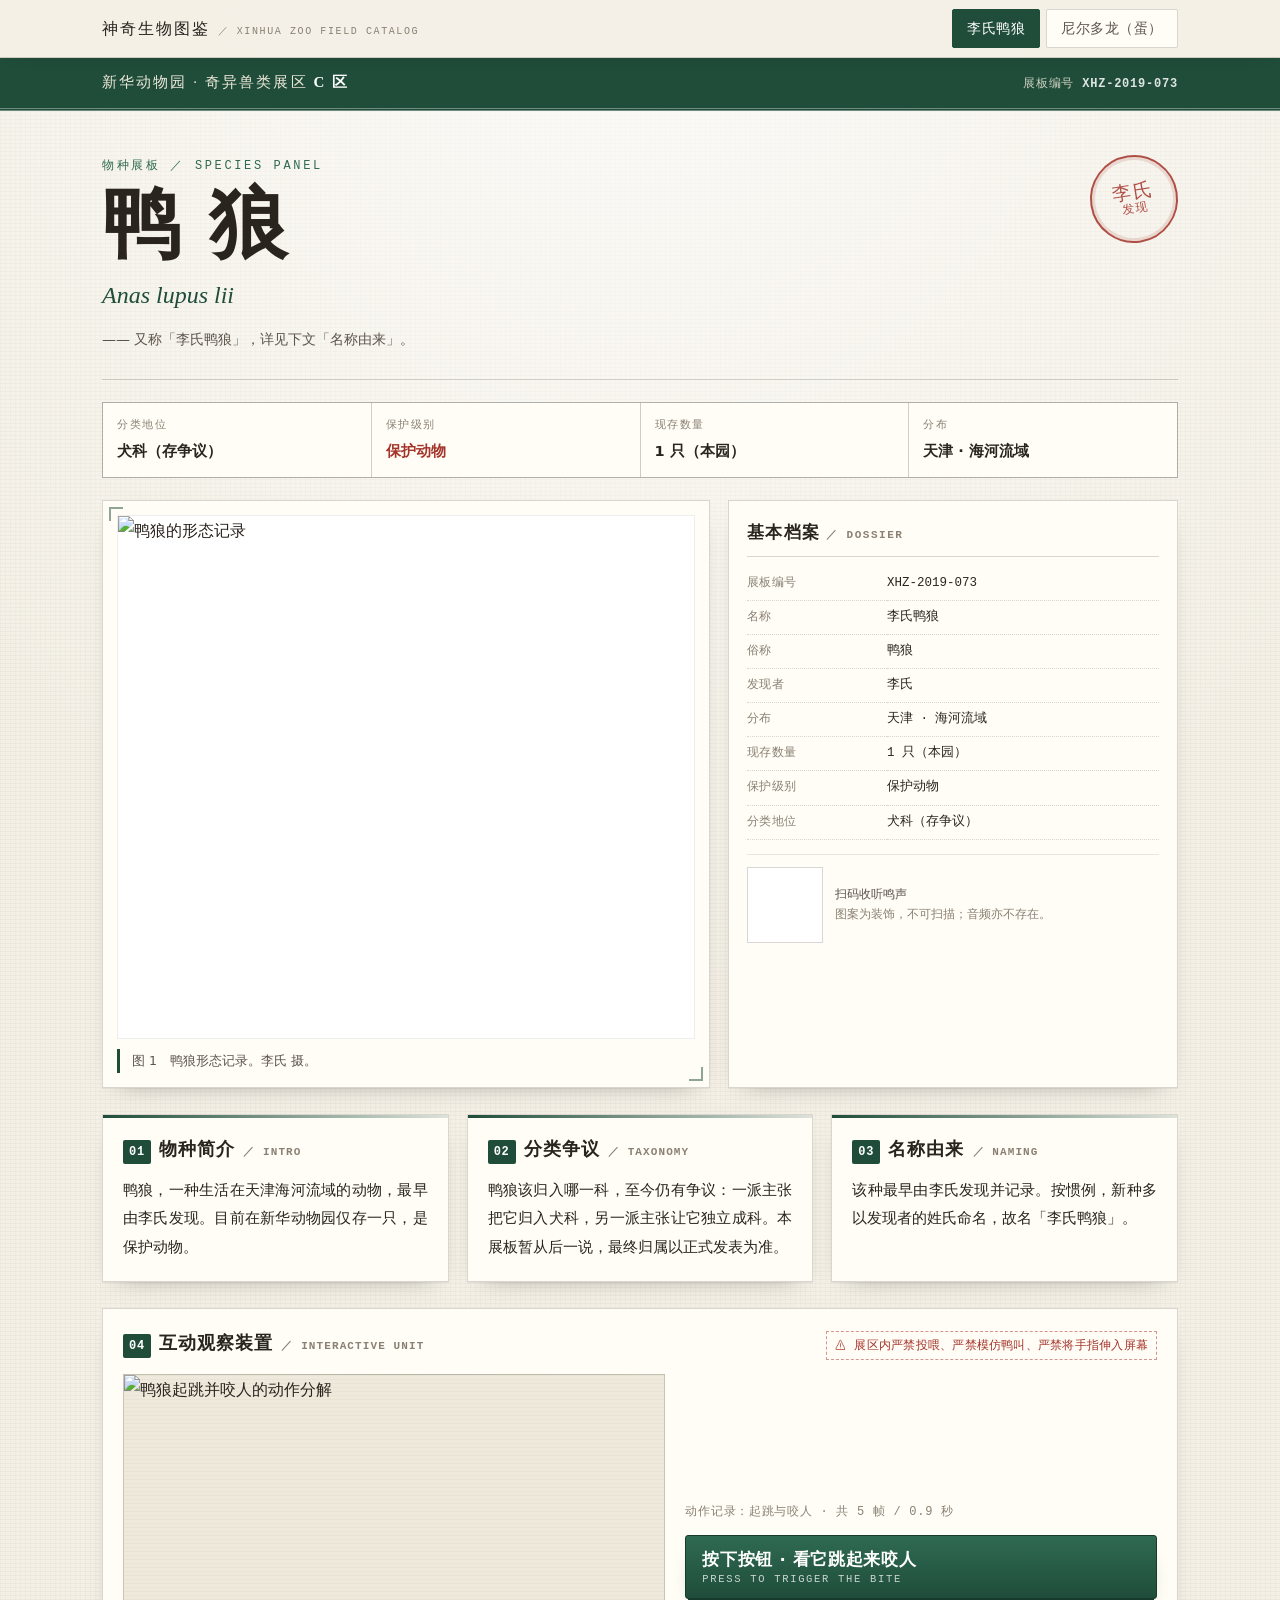
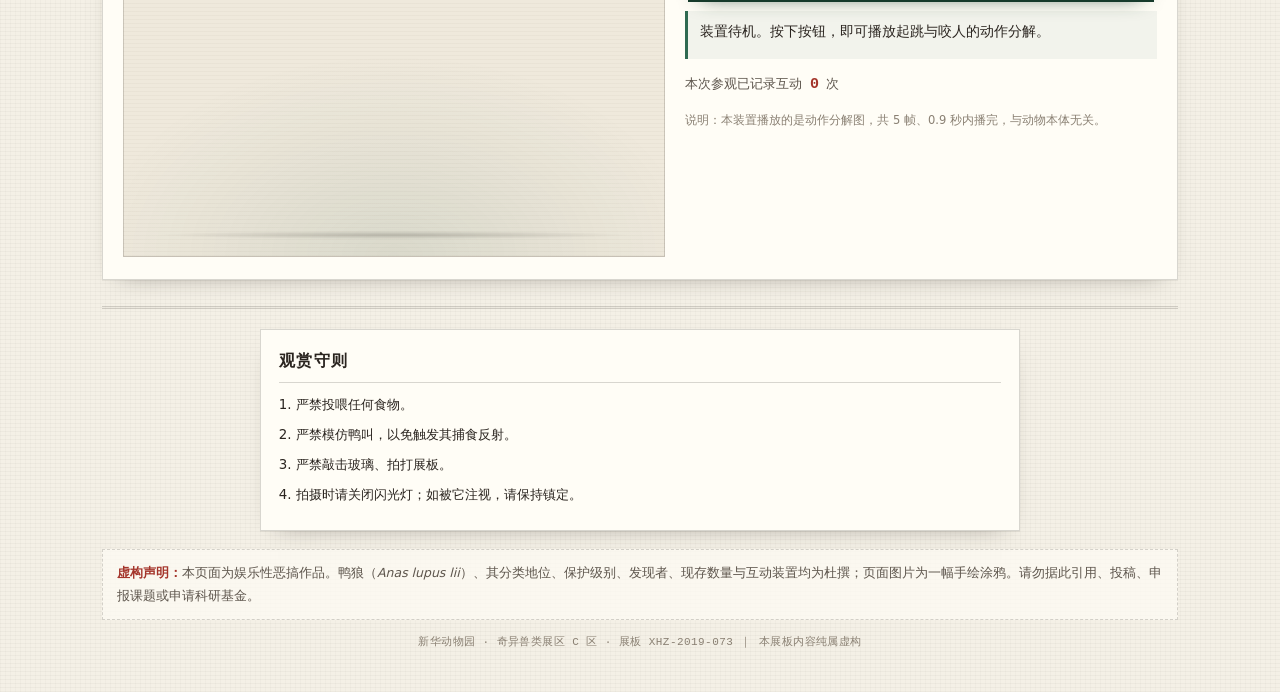
==== index.html @ e665287c "新增「尼尔多龙（蛋）」展板：龙蛋图版、爆米花·远肖像与听不清的对话装置 全站加装导航栏并更名「神奇生物图鉴」。内容纯属虚构恶搞。" ====
<!DOCTYPE html>
<html lang="zh-CN">
<head>
<meta charset="utf-8">
<meta name="viewport" content="width=device-width, initial-scale=1">
<title>鸭狼（李氏鸭狼）｜ 新华动物园 · 奇异兽类展区 XHZ-2019-073</title>
<meta name="description" content="鸭狼：生活在天津海河流域，最早由李氏发现，故名「李氏鸭狼」。目前在新华动物园仅存一只，是保护动物。本展板为虚构恶搞作品。">
<link rel="icon" href="data:image/svg+xml,%3Csvg xmlns='http://www.w3.org/2000/svg' viewBox='0 0 32 32'%3E%3Crect width='32' height='32' rx='7' fill='%231f4d3a'/%3E%3Ctext x='16' y='23' font-size='19' text-anchor='middle' fill='%23f6f2e8' font-family='serif'%3E%E9%B8%AD%3C/text%3E%3C/svg%3E">
<link rel="stylesheet" href="styles.css">
</head>
<body>

<nav class="topnav" aria-label="图鉴导航">
  <div class="wrap topnav-inner">
    <a class="brand" href="index.html">神奇生物图鉴 <em>／ XINHUA ZOO FIELD CATALOG</em></a>
    <div class="tabs">
      <a class="tab is-active" href="index.html" aria-current="page">李氏鸭狼</a>
      <a class="tab" href="nieldoron.html">尼尔多龙（蛋）</a>
    </div>
  </div>
</nav>

<header class="topbar">
  <div class="wrap topbar-inner">
    <span class="org">新华动物园 · 奇异兽类展区 <b>C 区</b></span>
    <span class="plate">展板编号 <b>XHZ-2019-073</b></span>
  </div>
</header>

<main class="wrap">

  <!-- ============ 展板标题 ============ -->
  <section class="hero">
    <div class="hero-main">
      <p class="kicker">物种展板 ／ SPECIES PANEL</p>
      <h1>鸭&nbsp;狼</h1>
      <p class="latin">Anas lupus lii</p>
      <p class="namers">—— 又称「李氏鸭狼」，详见下文「名称由来」。</p>
    </div>
    <div class="seal" aria-hidden="true"><span>李氏</span><span>发现</span></div>
  </section>

  <!-- ============ 基本档案 ============ -->
  <section class="facts" aria-label="物种基本档案">
    <div class="fact"><span>分类地位</span><b>犬科（存争议）</b></div>
    <div class="fact"><span>保护级别</span><b class="cr">保护动物</b></div>
    <div class="fact"><span>现存数量</span><b>1 只（本园）</b></div>
    <div class="fact"><span>分布</span><b>天津 · 海河流域</b></div>
  </section>

  <!-- ============ 图版 ============ -->
  <section class="grid-2">
    <figure class="card figure">
      <div class="corner tl"></div><div class="corner br"></div>
      <img src="assets/duck-wolf-source.jpg" alt="鸭狼的形态记录" width="1085" height="984">
      <figcaption>图 1　鸭狼形态记录。李氏 摄。</figcaption>
    </figure>

    <aside class="card dossier">
      <h2 class="card-title">基本档案 <span>／ DOSSIER</span></h2>
      <table class="kv">
        <tbody>
          <tr><th>展板编号</th><td>XHZ-2019-073</td></tr>
          <tr><th>名称</th><td>李氏鸭狼</td></tr>
          <tr><th>俗称</th><td>鸭狼</td></tr>
          <tr><th>发现者</th><td>李氏</td></tr>
          <tr><th>分布</th><td>天津 · 海河流域</td></tr>
          <tr><th>现存数量</th><td>1 只（本园）</td></tr>
          <tr><th>保护级别</th><td>保护动物</td></tr>
          <tr><th>分类地位</th><td>犬科（存争议）</td></tr>
        </tbody>
      </table>
      <div class="qr-row">
        <div class="qr" id="qr" aria-hidden="true"></div>
        <p class="qr-text">扫码收听鸣声<br><em>图案为装饰，不可扫描；音频亦不存在。</em></p>
      </div>
    </aside>
  </section>

  <!-- ============ 三个栏目 ============ -->
  <section class="columns" aria-label="物种介绍">

    <article class="card col">
      <h2 class="col-title"><span class="num">01</span>物种简介 <em>／ INTRO</em></h2>
      <p>鸭狼，一种生活在天津海河流域的动物，最早由李氏发现。目前在新华动物园仅存一只，是保护动物。</p>
    </article>

    <article class="card col">
      <h2 class="col-title"><span class="num">02</span>分类争议 <em>／ TAXONOMY</em></h2>
      <p>鸭狼该归入哪一科，至今仍有争议：一派主张把它归入犬科，另一派主张让它独立成科。本展板暂从后一说，最终归属以正式发表为准。</p>
    </article>

    <article class="card col">
      <h2 class="col-title"><span class="num">03</span>名称由来 <em>／ NAMING</em></h2>
      <p>该种最早由李氏发现并记录。按惯例，新种多以发现者的姓氏命名，故名「李氏鸭狼」。</p>
    </article>

  </section>

  <!-- ============ 互动区 ============ -->
  <section class="card interact" id="interact">
    <div class="interact-head">
      <h2 class="col-title"><span class="num">04</span>互动观察装置 <em>／ INTERACTIVE UNIT</em></h2>
      <p class="warn">⚠ 展区内严禁投喂、严禁模仿鸭叫、严禁将手指伸入屏幕</p>
    </div>

    <div class="interact-body">
      <div class="stage" id="stage">
        <img id="stage-img" src="assets/frames/base.png" alt="鸭狼起跳并咬人的动作分解" width="900" height="800">
        <div class="burst" id="burst" aria-hidden="true">咬&nbsp;!</div>
      </div>

      <div class="panel">
        <p class="stage-note">动作记录：起跳与咬人 · 共 5 帧 / 0.9 秒</p>
        <button class="btn" id="feed-btn" type="button">
          <span class="btn-main">按下按钮 · 看它跳起来咬人</span>
          <span class="btn-sub">PRESS TO TRIGGER THE BITE</span>
        </button>
        <p class="readout" id="readout" role="status" aria-live="polite">装置待机。按下按钮，即可播放起跳与咬人的动作分解。</p>
        <p class="counter">本次参观已记录互动 <b id="count">0</b> 次</p>
        <p class="fine">说明：本装置播放的是动作分解图，共 5 帧、0.9 秒内播完，与动物本体无关。</p>
      </div>
    </div>
  </section>

  <!-- ============ 页脚 ============ -->
  <footer class="foot">
    <section class="card small rules-card">
      <h3>观赏守则</h3>
      <ol class="rules">
        <li>严禁投喂任何食物。</li>
        <li>严禁模仿鸭叫，以免触发其捕食反射。</li>
        <li>严禁敲击玻璃、拍打展板。</li>
        <li>拍摄时请关闭闪光灯；如被它注视，请保持镇定。</li>
      </ol>
    </section>

    <p class="disclaimer"><b>虚构声明：</b>本页面为娱乐性恶搞作品。鸭狼（<em>Anas lupus lii</em>）、其分类地位、保护级别、发现者、现存数量与互动装置均为杜撰；页面图片为一幅手绘涂鸦。请勿据此引用、投稿、申报课题或申请科研基金。</p>
    <p class="foot-line">新华动物园 · 奇异兽类展区 C 区 · 展板 XHZ-2019-073 ｜ 本展板内容纯属虚构</p>
  </footer>

</main>

<script src="app.js"></script>
</body>
</html>
---- styles.css ----
/* ===========================================================
   鸭狼展板 · 样式表
   风格：博物馆展板 / 档案卡 / 油印公文
   =========================================================== */

:root{
  --paper:#f4f0e6;
  --paper-2:#efe9dc;
  --card:#fffdf6;
  --ink:#2a241f;
  --ink-2:#5d554c;
  --ink-3:#8a8073;
  --line:rgba(42,36,31,.18);
  --line-2:rgba(42,36,31,.10);
  --green:#1f4d3a;
  --green-2:#2f6a51;
  --red:#a4342a;
  --shadow:0 10px 24px -18px rgba(42,36,31,.55), 0 1px 0 rgba(42,36,31,.06);
  --serif:"Songti SC","STSong","SimSun","Noto Serif SC","Source Han Serif SC",Georgia,serif;
  --sans:"PingFang SC","Hiragino Sans GB","Microsoft YaHei","Noto Sans SC",system-ui,-apple-system,"Segoe UI",sans-serif;
  --mono:ui-monospace,"SFMono-Regular","Cascadia Mono",Consolas,"Courier New",monospace;
}

*{box-sizing:border-box}

html{-webkit-text-size-adjust:100%}

body{
  margin:0;
  color:var(--ink);
  font-family:var(--sans);
  font-size:16px;
  line-height:1.85;
  background-color:var(--paper);
  background-image:
    radial-gradient(120% 90% at 50% -10%, rgba(255,255,255,.85), rgba(255,255,255,0) 60%),
    repeating-linear-gradient(0deg, rgba(42,36,31,.035) 0 1px, rgba(0,0,0,0) 1px 4px),
    repeating-linear-gradient(90deg, rgba(42,36,31,.022) 0 1px, rgba(0,0,0,0) 1px 5px);
}

.wrap{max-width:1120px;margin:0 auto;padding:0 22px}

/* ---------- 顶栏 ---------- */
.topbar{
  background:var(--green);
  color:#eee8da;
  border-bottom:3px double rgba(255,255,255,.35);
}
.topbar-inner{
  display:flex;flex-wrap:wrap;gap:6px 18px;
  align-items:baseline;justify-content:space-between;
  padding-top:11px;padding-bottom:11px;
  font-size:13px;letter-spacing:.06em;
}
.topbar .org{font-family:var(--serif);font-size:15px;letter-spacing:.14em}
.topbar b{color:#fff;font-weight:600}
.topbar .plate{font-family:var(--mono);font-size:12px;opacity:.85}

/* ---------- 标题区 ---------- */
.hero{
  position:relative;
  display:flex;align-items:flex-start;justify-content:space-between;gap:20px;
  padding:44px 0 26px;
  border-bottom:1px solid var(--line);
  margin-bottom:22px;
}
.kicker{
  margin:0 0 6px;font-family:var(--mono);font-size:12px;
  letter-spacing:.22em;color:var(--green-2);text-transform:uppercase;
}
.hero h1{
  margin:0;font-family:var(--serif);font-weight:700;
  font-size:clamp(44px,8vw,78px);line-height:1.05;letter-spacing:.06em;
}
.latin{
  margin:8px 0 0;font-family:var(--serif);font-style:italic;
  font-size:clamp(17px,2.6vw,24px);color:var(--green);
}
.latin .auth{font-style:normal;font-family:var(--mono);font-size:.62em;color:var(--ink-2);letter-spacing:.02em}
.namers{margin:10px 0 0;color:var(--ink-2);font-size:14px}

.seal{
  flex:0 0 auto;width:88px;height:88px;border-radius:50%;
  border:2px solid var(--red);color:var(--red);
  display:flex;flex-direction:column;align-items:center;justify-content:center;
  font-family:var(--serif);font-size:19px;letter-spacing:.12em;line-height:1.15;
  transform:rotate(-9deg);opacity:.86;
  box-shadow:inset 0 0 0 3px rgba(164,52,42,.16);
}
.seal span:last-child{font-family:var(--mono);font-size:12px;letter-spacing:.06em}

/* ---------- 档案条 ---------- */
.facts{
  display:grid;grid-template-columns:repeat(4,1fr);gap:1px;
  background:var(--line);border:1px solid var(--line);margin-bottom:22px;
}
.fact{background:var(--card);padding:12px 14px}
.fact span{display:block;font-family:var(--mono);font-size:11px;letter-spacing:.14em;color:var(--ink-3)}
.fact b{display:block;margin-top:3px;font-size:14.5px;font-weight:600}
.fact b.cr{color:var(--red)}

/* ---------- 卡片通用 ---------- */
.card{
  position:relative;background:var(--card);
  border:1px solid var(--line);box-shadow:var(--shadow);
}

/* ---------- 图版 + 档案 ---------- */
.grid-2{display:grid;grid-template-columns:1.35fr 1fr;gap:18px;margin-bottom:26px}
.figure{margin:0;padding:14px}
.figure img{
  display:block;width:100%;height:auto;
  border:1px solid var(--line-2);background:#fff;
  filter:contrast(1.06);
}
.figure figcaption{
  margin-top:10px;font-size:12.5px;color:var(--ink-2);
  padding-left:12px;border-left:3px solid var(--green);
}
.corner{position:absolute;width:14px;height:14px;border:2px solid var(--green);opacity:.5}
.corner.tl{top:6px;left:6px;border-right:0;border-bottom:0}
.corner.br{bottom:6px;right:6px;border-left:0;border-top:0}

.dossier{padding:16px 18px 18px}
.card-title{
  margin:0 0 10px;font-family:var(--serif);font-size:17px;letter-spacing:.08em;
  padding-bottom:7px;border-bottom:1px solid var(--line);
}
.card-title span{font-family:var(--mono);font-size:11px;color:var(--ink-3);letter-spacing:.14em}

table.kv{width:100%;border-collapse:collapse;font-size:13.5px}
table.kv th,table.kv td{padding:5px 0;border-bottom:1px dotted var(--line);text-align:left;vertical-align:top}
table.kv th{width:34%;font-weight:400;color:var(--ink-3);font-family:var(--mono);font-size:12px;letter-spacing:.04em}
table.kv td{font-family:var(--mono);font-size:12.5px;color:var(--ink)}

.qr-row{display:flex;gap:12px;align-items:center;margin-top:14px;padding-top:12px;border-top:1px solid var(--line-2)}
.qr{
  flex:0 0 auto;width:76px;height:76px;padding:3px;
  background:#fff;border:1px solid var(--line);
}
.qr svg{display:block;width:100%;height:100%}
.qr-text{margin:0;font-size:12px;color:var(--ink-2);line-height:1.6}
.qr-text em{font-style:normal;color:var(--ink-3)}

/* ---------- 三个栏目 ---------- */
.columns{display:grid;grid-template-columns:repeat(3,1fr);gap:18px;margin-bottom:26px}
.col{padding:18px 20px 20px}
.col::before{
  content:"";position:absolute;top:0;left:0;right:0;height:3px;
  background:linear-gradient(90deg,var(--green),rgba(31,77,58,.15));
}
.col-title{
  margin:0 0 10px;font-family:var(--serif);font-size:18px;letter-spacing:.06em;
  display:flex;align-items:baseline;gap:8px;flex-wrap:wrap;
}
.col-title .num{
  font-family:var(--mono);font-size:12px;color:#fff;background:var(--green);
  padding:1px 6px;border-radius:2px;letter-spacing:.06em;
}
.col-title em{font-style:normal;font-family:var(--mono);font-size:11px;color:var(--ink-3);letter-spacing:.1em}
.col p{margin:0;font-size:14.6px;line-height:1.95;text-align:justify}
.col p em{font-family:var(--serif)}

/* ---------- 互动区 ---------- */
.interact{padding:18px 20px 22px;margin-bottom:26px}
.interact-head{display:flex;flex-wrap:wrap;gap:6px 16px;align-items:baseline;justify-content:space-between;margin-bottom:14px}
.interact-head .col-title{margin:0}
.warn{
  margin:0;font-family:var(--mono);font-size:11.5px;color:var(--red);
  border:1px dashed rgba(164,52,42,.5);padding:3px 8px;letter-spacing:.02em;
}
.interact-body{display:grid;grid-template-columns:1.15fr 1fr;gap:20px;align-items:center}

.stage{
  position:relative;overflow:hidden;
  border:1px solid var(--line);
  background:
    radial-gradient(80% 60% at 50% 100%, rgba(31,77,58,.10), rgba(31,77,58,0) 70%),
    repeating-linear-gradient(0deg, rgba(42,36,31,.03) 0 1px, rgba(0,0,0,0) 1px 4px),
    var(--paper-2);
  aspect-ratio:900/800;
}
.stage::after{
  content:"";position:absolute;left:6%;right:6%;bottom:3.4%;height:8px;
  border-radius:50%;background:radial-gradient(closest-side, rgba(42,36,31,.20), rgba(42,36,31,0));
}
.stage img{position:relative;z-index:1;display:block;width:100%;height:auto}
.stage.shake{animation:shake .18s steps(2,end) 2}
@keyframes shake{
  0%{transform:translate(0,0)}
  25%{transform:translate(-5px,4px) rotate(-.25deg)}
  50%{transform:translate(5px,-3px) rotate(.25deg)}
  75%{transform:translate(-4px,-2px)}
  100%{transform:translate(0,0)}
}

.burst{
  position:absolute;z-index:2;top:11%;right:4%;
  font-family:var(--serif);font-weight:700;font-size:clamp(22px,4.4vw,40px);
  color:#fff;letter-spacing:.04em;
  padding:14px 16px;
  background:var(--red);
  clip-path:polygon(50% 0%,61% 18%,80% 6%,82% 27%,100% 30%,88% 46%,100% 62%,80% 68%,79% 89%,60% 80%,48% 100%,38% 80%,18% 92%,20% 70%,0% 64%,12% 47%,0% 31%,20% 26%,19% 6%,39% 18%);
  opacity:0;transform:scale(.4) rotate(-18deg);
  transition:opacity .06s linear, transform .12s cubic-bezier(.2,1.6,.4,1);
  pointer-events:none;
}
.burst.show{opacity:1;transform:scale(1) rotate(-8deg)}

.panel{display:flex;flex-direction:column;gap:12px}
.stage-note{margin:0;font-family:var(--mono);font-size:12px;color:var(--ink-3);letter-spacing:.06em}

.btn{
  display:block;width:100%;cursor:pointer;
  font-family:var(--sans);color:#fff;text-align:left;
  background:linear-gradient(180deg,var(--green-2),var(--green));
  border:1px solid #163a2b;border-radius:3px;
  padding:13px 16px;
  box-shadow:0 6px 0 -3px #163a2b, 0 12px 22px -16px rgba(22,58,43,.9);
  transition:transform .08s ease, box-shadow .08s ease, filter .15s ease;
}
.btn:hover{filter:brightness(1.07)}
.btn:active{transform:translateY(2px);box-shadow:0 3px 0 -2px #163a2b}
.btn[disabled]{cursor:progress;filter:saturate(.5) brightness(.9)}
.btn-main{display:block;font-size:16.5px;font-weight:600;letter-spacing:.04em}
.btn-sub{display:block;margin-top:2px;font-family:var(--mono);font-size:10.5px;letter-spacing:.16em;opacity:.75}

.readout{
  margin:0;min-height:3.4em;font-size:14px;color:var(--ink);
  background:rgba(31,77,58,.055);border-left:3px solid var(--green-2);
  padding:8px 12px;
}
.counter{margin:0;font-family:var(--mono);font-size:12.5px;color:var(--ink-2)}
.counter b{color:var(--red);font-size:15px}
.fine{margin:0;font-size:11.5px;color:var(--ink-3);line-height:1.7}

/* ---------- 页脚 ---------- */
.foot{border-top:3px double var(--line);padding-top:20px;padding-bottom:40px}
.rules-card{max-width:760px;margin:0 auto 18px}
.small{padding:16px 18px 18px}
.small h3{
  margin:0 0 10px;font-family:var(--serif);font-size:16px;letter-spacing:.08em;
  padding-bottom:7px;border-bottom:1px solid var(--line);
}
.rules{margin:0;padding-left:1.25em;font-size:13.4px}
.rules li{margin-bottom:5px}
.disclaimer{
  margin:0 0 12px;font-size:12.5px;color:var(--ink-2);
  border:1px dashed var(--line);padding:11px 14px;background:rgba(255,253,246,.7);
}
.disclaimer b{color:var(--red)}
.foot-line{margin:0;font-family:var(--mono);font-size:11px;color:var(--ink-3);letter-spacing:.04em;text-align:center}

/* ---------- 响应式 ---------- */
@media (max-width:980px){
  .facts{grid-template-columns:repeat(2,1fr)}
  .grid-2{grid-template-columns:1fr}
  .columns{grid-template-columns:1fr}
  .interact-body{grid-template-columns:1fr}
  .stage{max-width:560px;margin:0 auto}
}
@media (max-width:600px){
  body{font-size:15px}
  .hero{padding:30px 0 20px}
  .seal{width:66px;height:66px;font-size:15px}
  .facts{grid-template-columns:1fr}
  .wrap{padding:0 14px}
}

@media (prefers-reduced-motion:reduce){
  .stage.shake{animation:none}
  .burst{transition:opacity .01s linear}
  .btn{transition:none}
}

/* ===========================================================
   全站导航（神奇生物图鉴）
   =========================================================== */
.topnav{
  position:sticky;top:0;z-index:30;
  background:rgba(244,240,230,.94);
  -webkit-backdrop-filter:blur(8px);backdrop-filter:blur(8px);
  border-bottom:1px solid var(--line);
  box-shadow:0 10px 18px -20px rgba(42,36,31,.9);
}
.topnav-inner{
  display:flex;align-items:center;justify-content:space-between;
  gap:10px 16px;flex-wrap:wrap;padding-top:9px;padding-bottom:9px;
}
.topnav .brand{
  font-family:var(--serif);font-size:16px;letter-spacing:.12em;
  color:var(--ink);text-decoration:none;
  display:flex;align-items:baseline;gap:8px;
}
.topnav .brand em{font-style:normal;font-family:var(--mono);font-size:10px;letter-spacing:.16em;color:var(--ink-3)}
.tabs{display:flex;gap:6px}
.tab{
  display:inline-block;padding:6px 14px;border-radius:2px;
  border:1px solid var(--line);background:var(--card);
  color:var(--ink-2);text-decoration:none;font-size:13.5px;letter-spacing:.04em;
  transition:border-color .15s,color .15s,background .15s;
}
.tab:hover{border-color:var(--green-2);color:var(--green)}
.tab.is-active{background:var(--green);border-color:var(--green);color:#fff}

/* ===========================================================
   尼尔多龙（蛋）
   =========================================================== */
.h1-sub{font-size:.4em;letter-spacing:.04em;opacity:.6;margin-left:.1em}
.block-title{margin:0 0 14px}
.gallery{display:grid;grid-template-columns:repeat(3,1fr);gap:16px;margin-bottom:26px}
.gallery figure{margin:0;padding:12px}
.gallery img{display:block;width:100%;height:auto;border:1px solid var(--line-2);background:#fff}
.gallery figcaption{
  margin-top:9px;font-size:12.5px;line-height:1.7;color:var(--ink-2);
  padding-left:10px;border-left:3px solid var(--green);
}
.portrait-fig{margin:0}
.portrait-fig img{mix-blend-mode:multiply}

.talk-note{
  margin:0 0 16px;font-size:14px;color:var(--ink-2);
  padding-left:12px;border-left:3px solid var(--green-2);
}
.talk-body{display:grid;grid-template-columns:minmax(0,380px) 1fr;gap:22px;align-items:start}
.egg-stage{
  position:relative;padding:96px 12px 12px;
  border:1px solid var(--line);background:var(--paper-2);
}
.egg-img{display:block;width:100%;height:auto;mix-blend-mode:multiply}
.egg-stage.is-speaking .egg-img{animation:eggwobble .5s ease-in-out 3}
@keyframes eggwobble{
  0%,100%{transform:rotate(0)}
  25%{transform:rotate(-1.1deg)}
  75%{transform:rotate(1.1deg)}
}
.bubble{
  position:absolute;left:12px;right:12px;top:12px;min-height:70px;
  display:flex;align-items:center;justify-content:center;
  padding:10px 14px;background:var(--card);
  border:1px dashed rgba(42,36,31,.3);border-radius:4px;
  font-family:var(--serif);font-size:20px;letter-spacing:.08em;color:var(--ink-3);text-align:center;
  transition:color .15s ease,border-color .15s ease,box-shadow .15s ease;
  pointer-events:none;
}
.bubble::after{
  content:"";position:absolute;left:50%;bottom:-7px;width:12px;height:12px;
  margin-left:-6px;background:var(--card);
  border-right:1px solid var(--line);border-bottom:1px solid var(--line);
  transform:rotate(45deg);
}
.bubble.show{
  border:1px solid var(--line);color:var(--ink);box-shadow:var(--shadow);
  animation:bubblepop .18s ease-out;
}
@keyframes bubblepop{
  from{transform:translateY(4px) scale(.98)}
  to{transform:translateY(0) scale(1)}
}

.talk-form{display:flex;flex-direction:column;gap:12px}
.talk-label{font-size:13.5px;color:var(--ink-2);letter-spacing:.04em}
.input-row{display:flex;gap:10px;align-items:stretch}
.talk-input{
  flex:1 1 auto;min-width:0;font-family:var(--sans);font-size:15px;color:var(--ink);
  background:#fff;border:1px solid var(--line);border-radius:3px;padding:11px 13px;
}
.talk-input:focus{outline:2px solid rgba(47,106,81,.3);outline-offset:1px;border-color:var(--green-2)}
.talk-btn{flex:0 0 auto;width:auto;padding:11px 18px;text-align:center}
.talk-btn .btn-main{font-size:15px;white-space:nowrap}

@media (max-width:980px){
  .gallery{grid-template-columns:1fr}
  .talk-body{grid-template-columns:1fr}
  .topnav .brand{font-size:14.5px}
  .topnav .brand em{display:none}
}
@media (max-width:600px){
  .input-row{flex-direction:column}
  .talk-btn{width:100%}
  .bubble{font-size:17px;min-height:62px}
}
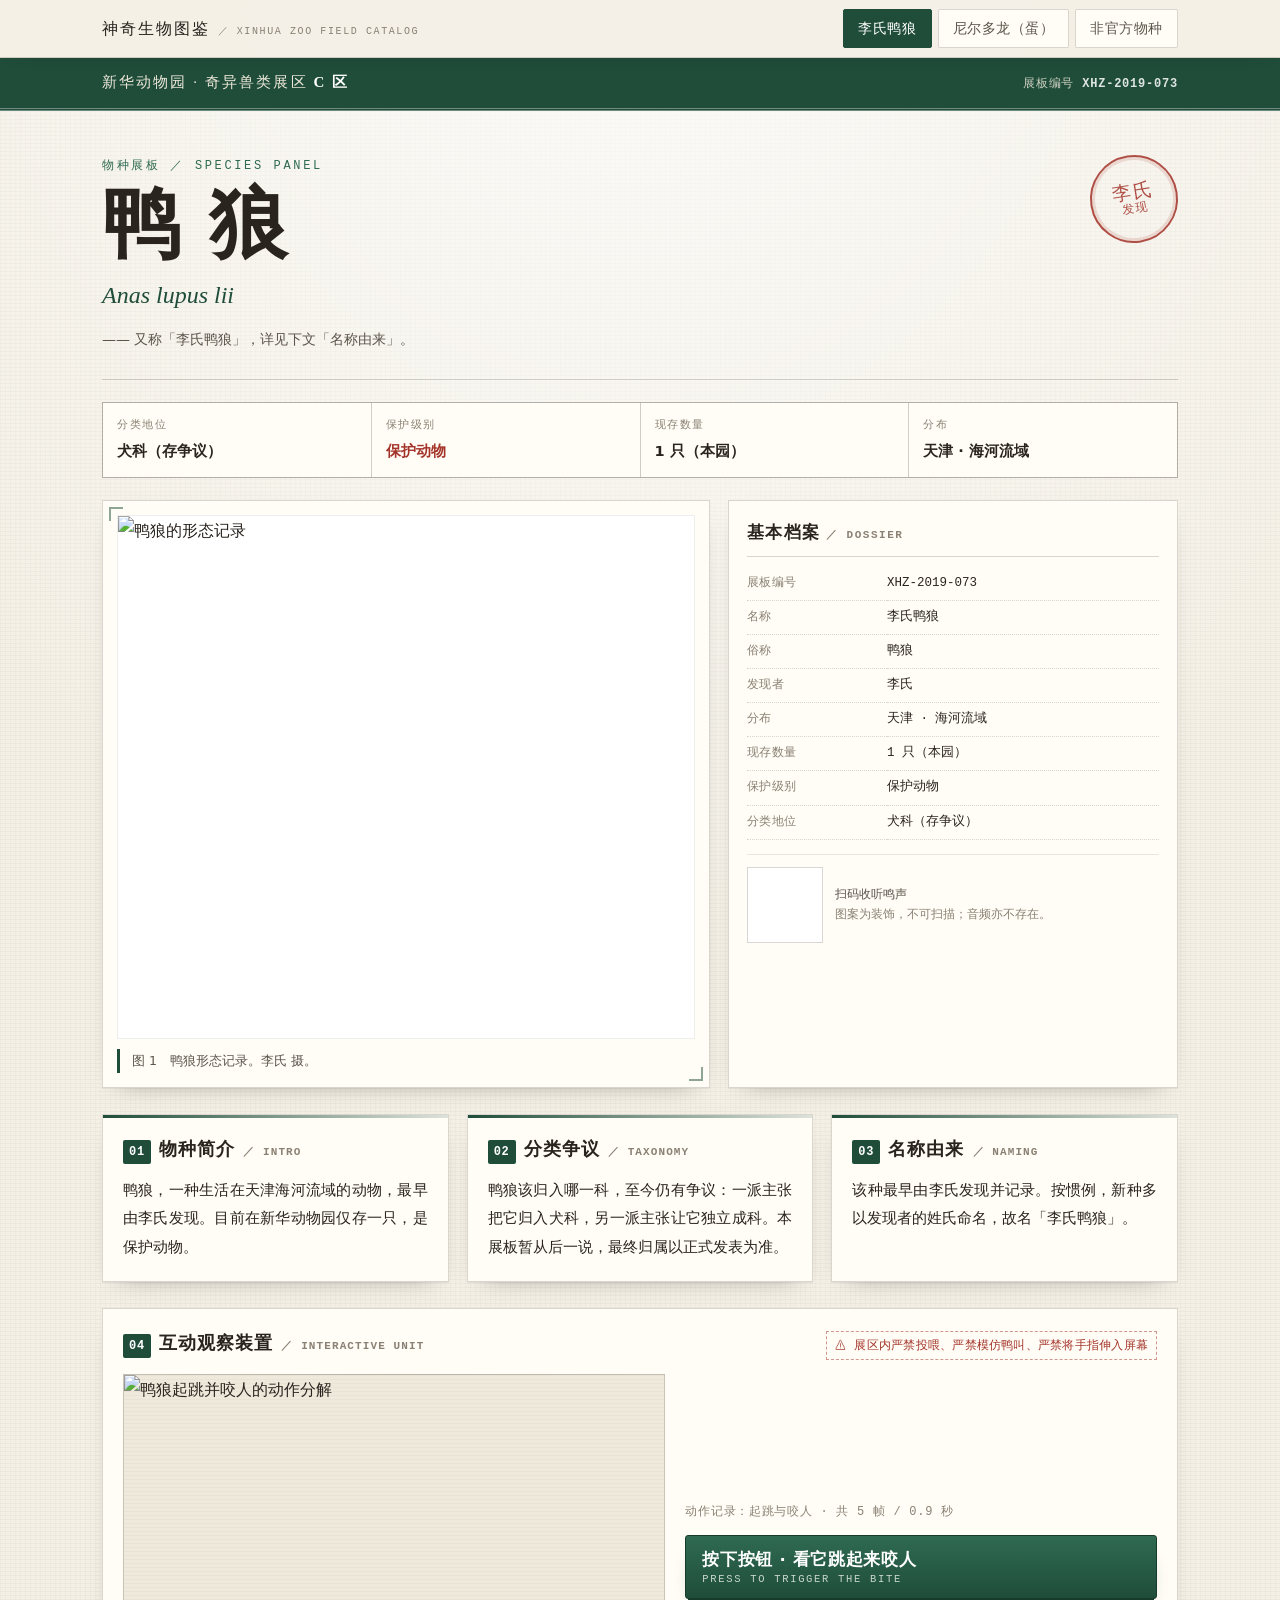
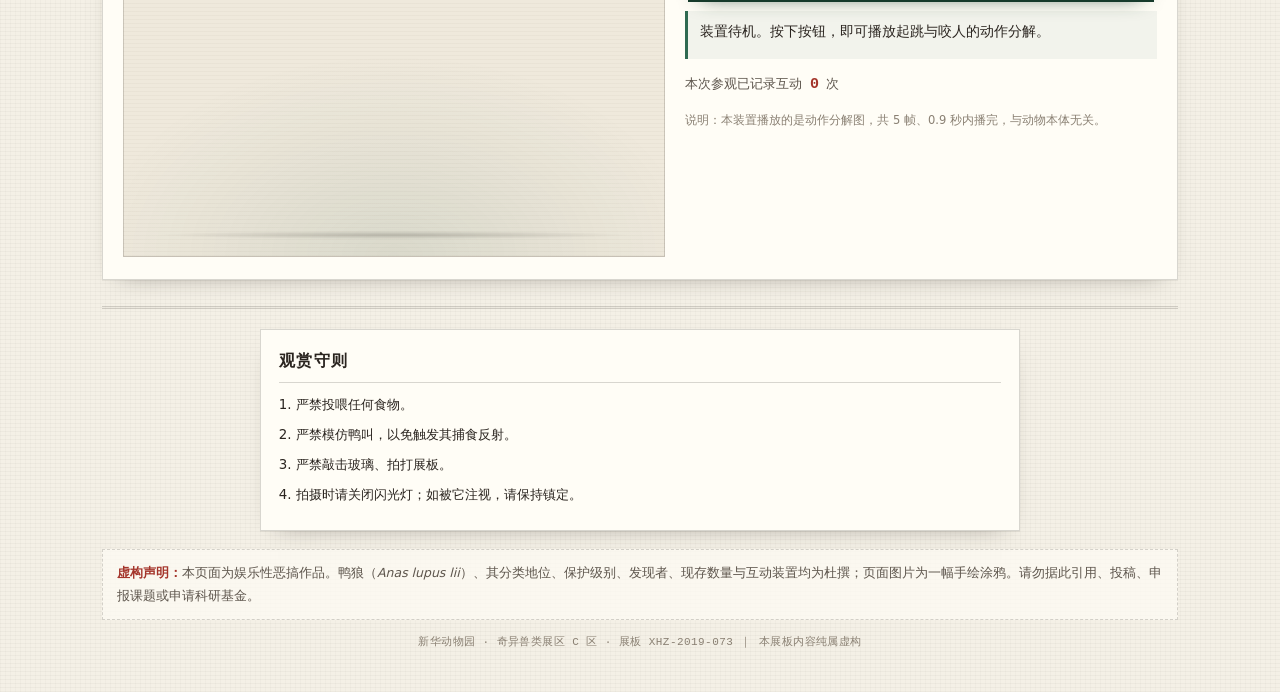
==== commit 96daad92: "新增「尼尔多龙（蛋）」展板：龙蛋图版、爆米花·远肖像与听不清的对话装置 全站加装导航栏并更名「神奇生物图鉴」。内容纯属虚构恶搞。" ====
--- a/index.html
+++ b/index.html
@@ -16,6 +16,7 @@
     <div class="tabs">
       <a class="tab is-active" href="index.html" aria-current="page">李氏鸭狼</a>
       <a class="tab" href="nieldoron.html">尼尔多龙（蛋）</a>
+      <a class="tab" href="unofficial.html">非官方物种</a>
     </div>
   </div>
 </nav>
--- a/styles.css
+++ b/styles.css
@@ -21,7 +21,8 @@
   --mono:ui-monospace,"SFMono-Regular","Cascadia Mono",Consolas,"Courier New",monospace;
 }
 
-*{box-sizing:border-box}
+*{box-sizing:border-box}
+[hidden]{display:none !important}
 
 html{-webkit-text-size-adjust:100%}
 
@@ -380,3 +381,113 @@
   .talk-btn{width:100%}
   .bubble{font-size:17px;min-height:62px}
 }
+
+/* ===========================================================
+   非官方物种
+   =========================================================== */
+.toolbar{
+  display:flex;flex-wrap:wrap;align-items:center;justify-content:space-between;
+  gap:10px 14px;padding:10px 14px;margin-bottom:18px;
+}
+.toolbar-left,.toolbar-right{display:flex;align-items:center;gap:8px;flex-wrap:wrap}
+.chip-btn{
+  font-family:var(--sans);font-size:13px;letter-spacing:.04em;cursor:pointer;
+  padding:6px 14px;border-radius:2px;
+  border:1px solid var(--line);background:var(--card);color:var(--ink-2);
+  transition:border-color .15s,color .15s,background .15s,transform .06s;
+}
+.chip-btn:hover{border-color:var(--green-2);color:var(--green)}
+.chip-btn:active{transform:translateY(1px)}
+.chip-btn.primary{background:var(--green);border-color:var(--green);color:#fff}
+.chip-btn.primary:hover{background:var(--green-2);color:#fff}
+.chip-btn.ghost{background:transparent}
+.chip-btn.danger{color:var(--red);border-color:rgba(164,52,42,.45)}
+.chip-btn.danger:hover{background:rgba(164,52,42,.08);color:var(--red)}
+.chip-btn.tiny{font-size:11.5px;padding:3px 9px}
+.chip-btn[disabled]{opacity:.55;cursor:progress}
+
+.who{
+  font-family:var(--mono);font-size:11.5px;color:var(--green);
+  border:1px dashed rgba(47,106,81,.5);padding:3px 8px;
+}
+.status-pill{
+  font-family:var(--mono);font-size:11.5px;letter-spacing:.02em;
+  padding:3px 9px;border:1px solid var(--line);color:var(--ink-3);background:rgba(255,253,246,.8);
+}
+.status-pill.open{color:var(--green);border-color:rgba(47,106,81,.4)}
+.status-pill.closed{color:var(--red);border-color:rgba(164,52,42,.4)}
+.status-pill.offline{color:var(--ink-3);border-style:dashed}
+.switch{display:inline-flex;align-items:center;gap:6px;font-size:12.5px;color:var(--ink-2);cursor:pointer}
+.switch input{accent-color:var(--green);width:15px;height:15px}
+
+.feed-note{
+  margin:0 0 16px;font-size:13px;color:var(--ink-2);
+  border:1px dashed var(--line);padding:10px 12px;background:rgba(255,253,246,.7);
+}
+
+.post-grid{display:grid;grid-template-columns:repeat(3,minmax(0,1fr));gap:18px;margin-bottom:26px}
+.post-card{overflow:hidden;display:flex;flex-direction:column}
+.post-img{display:block;width:100%;aspect-ratio:4/3;object-fit:cover;border-bottom:1px solid var(--line-2);background:var(--paper-2)}
+.post-body{padding:14px 16px 16px;display:flex;flex-direction:column;gap:8px;flex:1 1 auto}
+.post-head{display:flex;align-items:flex-start;justify-content:space-between;gap:8px}
+.post-name{margin:0;font-family:var(--serif);font-size:19px;letter-spacing:.04em;line-height:1.35}
+.post-intro{margin:0;font-size:14px;line-height:1.85;color:var(--ink);white-space:pre-wrap;word-break:break-word}
+.post-meta{margin:auto 0 0;display:flex;align-items:center;justify-content:space-between;gap:8px;flex-wrap:wrap}
+.post-meta .tag{
+  font-family:var(--mono);font-size:11px;color:var(--green);
+  border:1px solid rgba(47,106,81,.3);padding:2px 7px;background:rgba(47,106,81,.05);
+}
+.post-meta .date{font-family:var(--mono);font-size:11px;color:var(--ink-3)}
+.empty{
+  margin:26px 0 40px;text-align:center;font-family:var(--serif);
+  font-size:15px;color:var(--ink-3);letter-spacing:.06em;
+}
+
+.modal{position:fixed;inset:0;z-index:60;display:flex;align-items:center;justify-content:center;padding:18px}
+.modal[hidden]{display:none}
+.modal-backdrop{position:absolute;inset:0;background:rgba(30,26,21,.42)}
+.modal-card{
+  position:relative;z-index:1;width:100%;max-width:440px;max-height:90vh;overflow:auto;
+  background:var(--card);border:1px solid var(--line);box-shadow:0 24px 60px -30px rgba(20,16,12,.7);
+  padding:20px 22px 22px;
+}
+.modal-card.wide{max-width:620px}
+.modal-card h3{margin:0 0 4px;font-family:var(--serif);font-size:19px;letter-spacing:.06em}
+.modal-sub{margin:0 0 16px;font-size:12.5px;color:var(--ink-3);line-height:1.7}
+.modal-actions{display:flex;justify-content:flex-end;gap:8px;margin-top:18px}
+.field{display:block;margin-bottom:12px}
+.field > span{display:block;font-size:12.5px;color:var(--ink-2);margin-bottom:5px;letter-spacing:.03em}
+.field > span b{color:var(--red);font-weight:400}
+.field input[type=text],.field input[type=password],.field textarea,.field input[type=file]{
+  width:100%;font-family:var(--sans);font-size:14.5px;color:var(--ink);
+  background:#fff;border:1px solid var(--line);border-radius:2px;padding:9px 11px;
+}
+.field textarea{resize:vertical;line-height:1.7;min-height:88px}
+.field input:focus,.field textarea:focus{outline:2px solid rgba(47,106,81,.3);outline-offset:1px;border-color:var(--green-2)}
+.field input[type=file]{padding:7px 9px;font-size:12.5px;background:rgba(255,253,246,.9)}
+.field .hint,.field .counter{display:block;margin-top:4px;font-size:11px;color:var(--ink-3)}
+.field .counter{text-align:right;font-family:var(--mono)}
+.thumb{display:block;margin-top:8px;max-width:150px;max-height:120px;object-fit:cover;border:1px solid var(--line)}
+.grid-2-fields{display:grid;grid-template-columns:1fr 1fr;gap:0 12px}
+.field-err{margin:6px 0 0;font-size:12.5px;color:var(--red)}
+
+.toast{
+  position:fixed;left:50%;bottom:26px;transform:translateX(-50%) translateY(8px);
+  z-index:70;padding:9px 16px;font-size:13.5px;
+  background:var(--ink);color:#f7f3e8;border-radius:2px;opacity:0;
+  transition:opacity .16s ease,transform .16s ease;pointer-events:none;max-width:88vw;
+}
+.toast.show{opacity:.96;transform:translateX(-50%) translateY(0)}
+.toast.ok{background:var(--green)}
+.toast.warn{background:var(--red)}
+
+@media (max-width:980px){
+  .post-grid{grid-template-columns:repeat(2,minmax(0,1fr))}
+}
+@media (max-width:640px){
+  .post-grid{grid-template-columns:1fr}
+  .grid-2-fields{grid-template-columns:1fr}
+  .toolbar{padding:9px 11px}
+  .toolbar-left,.toolbar-right{gap:6px}
+  .chip-btn{font-size:12.5px;padding:5px 11px}
+}
